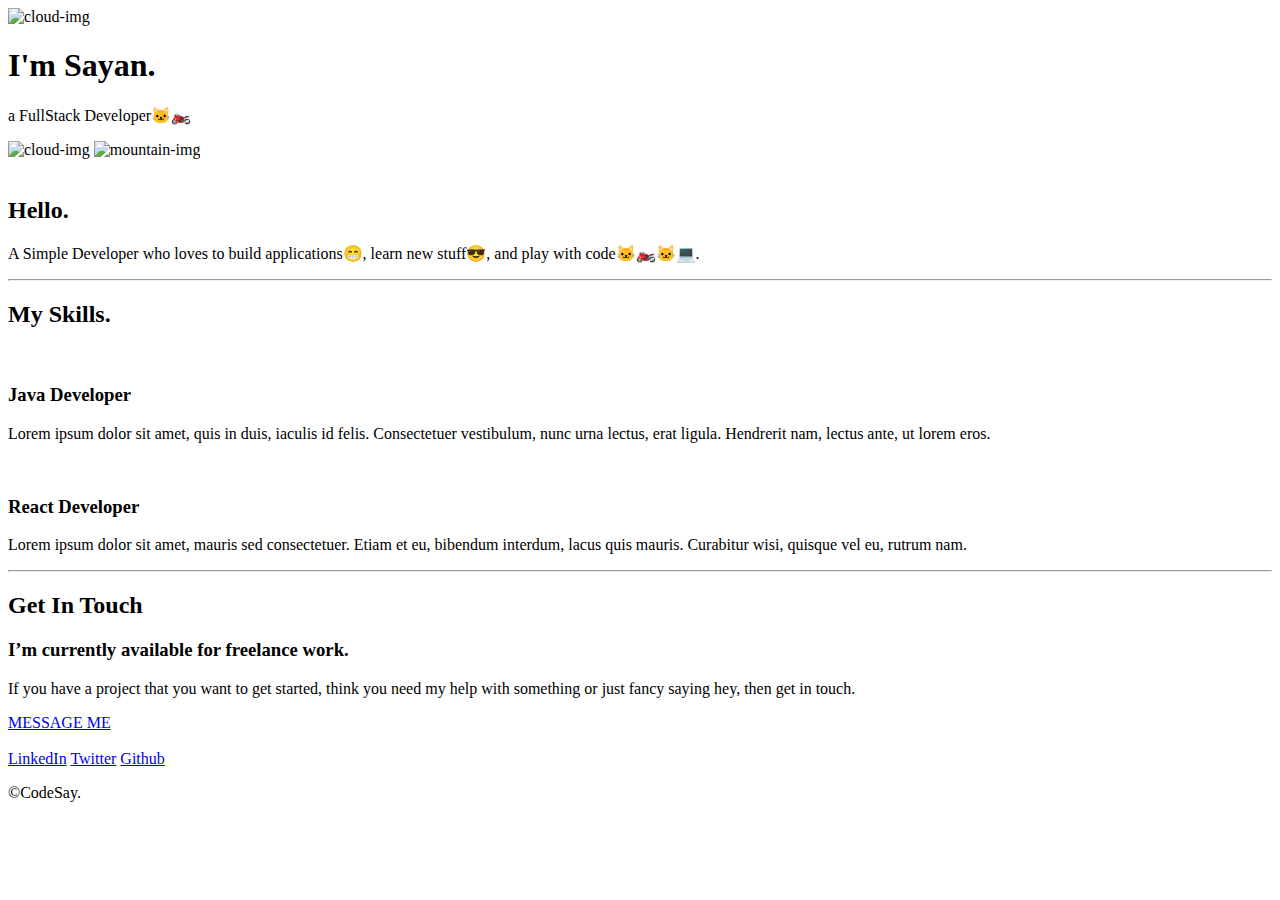
==== index.html @ 0a330933 "Add files via upload" ====
<!DOCTYPE html>
<html>
  <head>
    <meta charset="utf-8" />
    <title>Sayan Mandal</title>
    <link rel="stylesheet" href="css/styles.css" />
    <link rel="icon" href="favicon.ico" />
    <link rel="preconnect" href="https://fonts.googleapis.com" />
    <link rel="preconnect" href="https://fonts.gstatic.com" crossorigin />
    <link
      href="https://fonts.googleapis.com/css2?family=Merriweather&family=Montserrat&family=Sacramento&display=swap"
      rel="stylesheet"
    />
  </head>
  <body>
    <div class="top-container">
      <img class="top-cloud" src="images/cloud.png" alt="cloud-img" />
      <h1>I'm Sayan.</h1>
      <p>a FullStack Developer🐱‍🏍</p>
      <img class="bottom-cloud" src="images/cloud.png" alt="cloud-img" />
      <img src="images/mountain.png" alt="mountain-img" />
    </div>

    <div class="middle-container">
      <div class="profile">
        <img src="images/sayan.png" width="150px" alt="" />
        <h2>Hello.</h2>
        <p>
          A Simple Developer who loves to build applications😁, learn new
          stuff😎, and play with code🐱‍🏍🐱‍💻.
        </p>
      </div>
      <hr />
      <div class="skills">
        <h2>My Skills.</h2>
        <div class="skill-row">
          <img class="code-img" src="images/java.png" alt="" />
          <h3>Java Developer</h3>
          <p>
            Lorem ipsum dolor sit amet, quis in duis, iaculis id felis.
            Consectetuer vestibulum, nunc urna lectus, erat ligula. Hendrerit
            nam, lectus ante, ut lorem eros.
          </p>
        </div>
        <div class="skill-row">
          <img class="chilli-img" src="images/react.png" alt="" />
          <h3>React Developer</h3>
          <p>
            Lorem ipsum dolor sit amet, mauris sed consectetuer. Etiam et eu,
            bibendum interdum, lacus quis mauris. Curabitur wisi, quisque vel
            eu, rutrum nam.
          </p>
        </div>
      </div>
      <hr />
      <div class="contact-me">
        <h2>Get In Touch</h2>
        <h3>I’m currently available for freelance work.</h3>
        <p>
          If you have a project that you want to get started, think you need my
          help with something or just fancy saying hey, then get in touch.
        </p>
        <a class="btn" href="mailto:sayancse@hotmail.com">MESSAGE ME</a>
      </div>
    </div>
    <br />
    <div class="bottom-container">
      <a class="footer-link" href="https://www.linkedin.com/in/sayanmcse/"
        >LinkedIn</a
      >
      <a class="footer-link" href="https://twitter.com/sayan_2sid">Twitter</a>

      <a
        class="footer-link"
        src="images/github.png"
        href="https://github.com/code-say"
        >Github</a
      >
      <p>©CodeSay.</p>
    </div>
  </body>
</html>
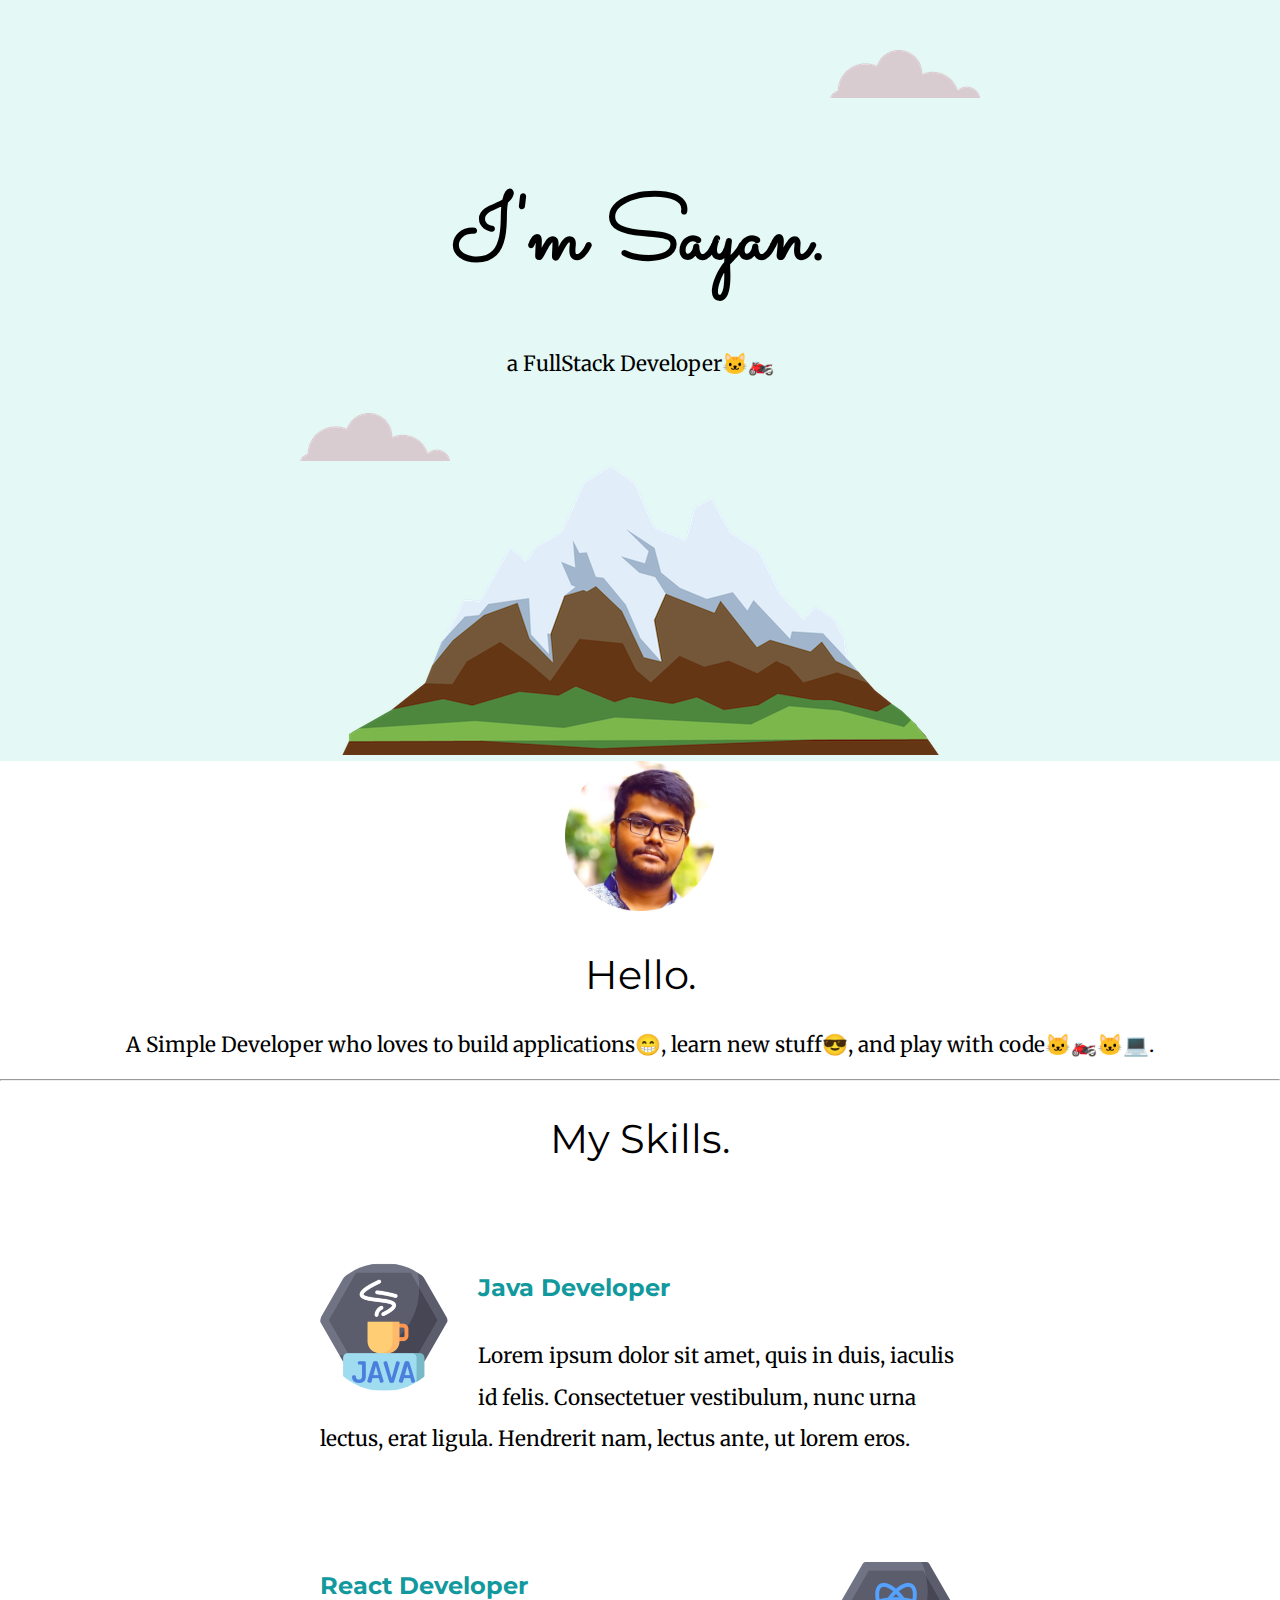
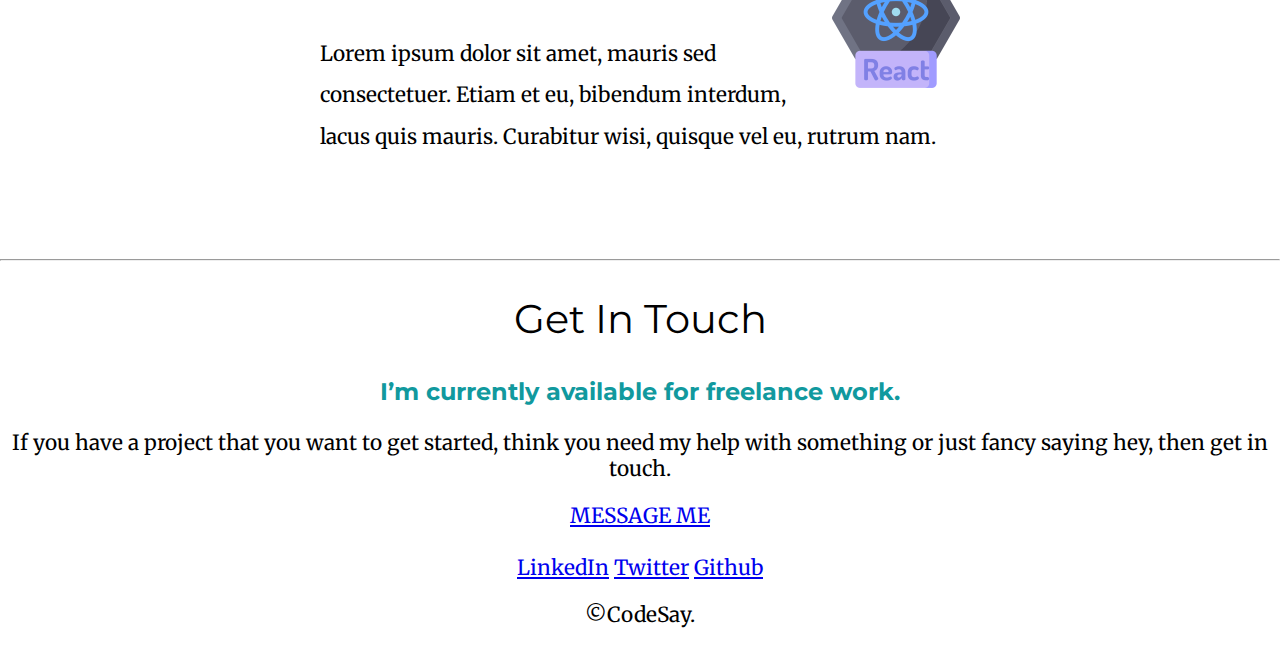
==== commit 609e75c3: "Update index.html" ====
--- a/index.html
+++ b/index.html
@@ -3,7 +3,7 @@
   <head>
     <meta charset="utf-8" />
     <title>Sayan Mandal</title>
-    <link rel="stylesheet" href="css/styles.css" />
+    <link rel="stylesheet" href="styles.css" />
     <link rel="icon" href="favicon.ico" />
     <link rel="preconnect" href="https://fonts.googleapis.com" />
     <link rel="preconnect" href="https://fonts.gstatic.com" crossorigin />
@@ -14,16 +14,16 @@
   </head>
   <body>
     <div class="top-container">
-      <img class="top-cloud" src="images/cloud.png" alt="cloud-img" />
+      <img class="top-cloud" src="cloud.png" alt="cloud-img" />
       <h1>I'm Sayan.</h1>
       <p>a FullStack Developer🐱‍🏍</p>
-      <img class="bottom-cloud" src="images/cloud.png" alt="cloud-img" />
-      <img src="images/mountain.png" alt="mountain-img" />
+      <img class="bottom-cloud" src="cloud.png" alt="cloud-img" />
+      <img src="mountain.png" alt="mountain-img" />
     </div>
 
     <div class="middle-container">
       <div class="profile">
-        <img src="images/sayan.png" width="150px" alt="" />
+        <img src="sayan.png" width="150px" alt="" />
         <h2>Hello.</h2>
         <p>
           A Simple Developer who loves to build applications😁, learn new
@@ -34,7 +34,7 @@
       <div class="skills">
         <h2>My Skills.</h2>
         <div class="skill-row">
-          <img class="code-img" src="images/java.png" alt="" />
+          <img class="code-img" src="java.png" alt="" />
           <h3>Java Developer</h3>
           <p>
             Lorem ipsum dolor sit amet, quis in duis, iaculis id felis.
@@ -43,7 +43,7 @@
           </p>
         </div>
         <div class="skill-row">
-          <img class="chilli-img" src="images/react.png" alt="" />
+          <img class="chilli-img" src="react.png" alt="" />
           <h3>React Developer</h3>
           <p>
             Lorem ipsum dolor sit amet, mauris sed consectetuer. Etiam et eu,
--- a/styles.css
+++ b/styles.css
@@ -0,0 +1,75 @@
+body {
+  margin: 0;
+  text-align: center;
+  font-family: "Merriweather", serif;
+  font-size: 1.3rem;
+}
+
+h1 {
+  line-height: 2;
+  font-size: 5.625rem;
+  margin: 50px auto 0 auto;
+  font-family: "Sacramento", cursive;
+}
+
+h2 {
+  font-family: "Montserrat", sans-serif;
+  font-size: 2.5rem;
+  font-weight: normal;
+}
+
+h3 {
+  color: #11999e;
+  font-family: "Montserrat", sans-serif;
+}
+
+.top-container {
+  background-color: #e4f9f5;
+  position: relative;
+  padding-top: 100px;
+}
+
+.middle-container {
+}
+
+.bottom-container {
+}
+
+.skill-row {
+  width: 50%;
+  margin: 100px auto 100px auto;
+  text-align: left;
+  line-height: 2;
+}
+
+/***
+.top-container {
+  text-decoration: underline;
+}
+
+**/
+
+.bottom-cloud {
+  position: absolute;
+  left: 300px;
+  bottom: 300px;
+}
+
+.top-cloud {
+  position: absolute;
+  right: 300px;
+  top: 50px;
+}
+
+.code-img {
+  width: 20%;
+  border-radius: 50%;
+  float: left;
+  margin-right: 30px;
+}
+
+.chilli-img {
+  width: 20%;
+  float: right;
+  margin-left: 30px;
+}
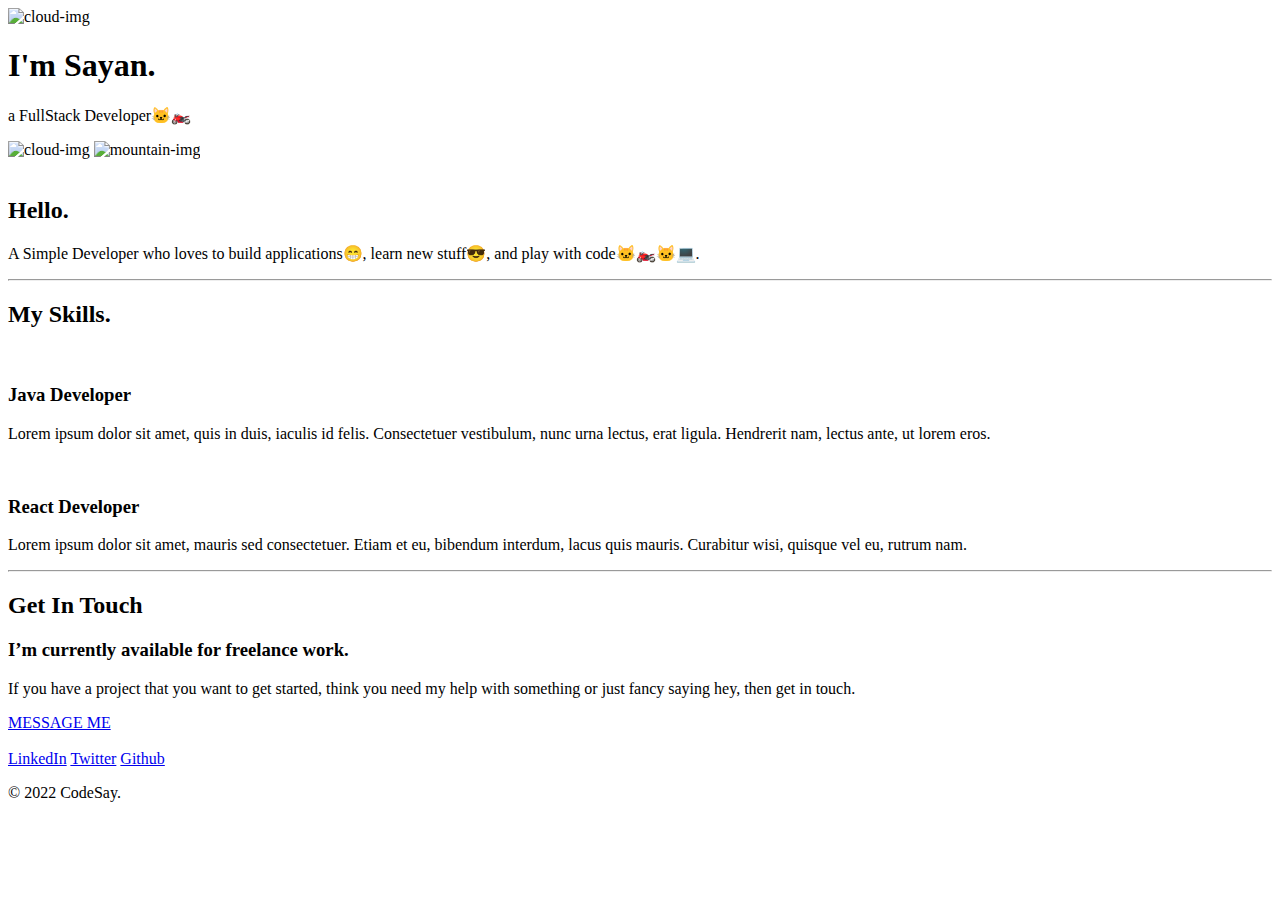
==== commit f3c0ebfc: "Update index.html" ====
--- a/index.html
+++ b/index.html
@@ -3,7 +3,7 @@
   <head>
     <meta charset="utf-8" />
     <title>Sayan Mandal</title>
-    <link rel="stylesheet" href="styles.css" />
+    <link rel="stylesheet" href="css/styles.css" />
     <link rel="icon" href="favicon.ico" />
     <link rel="preconnect" href="https://fonts.googleapis.com" />
     <link rel="preconnect" href="https://fonts.gstatic.com" crossorigin />
@@ -14,18 +14,18 @@
   </head>
   <body>
     <div class="top-container">
-      <img class="top-cloud" src="cloud.png" alt="cloud-img" />
+      <img class="top-cloud" src="images/cloud.png" alt="cloud-img" />
       <h1>I'm Sayan.</h1>
       <p>a FullStack Developer🐱‍🏍</p>
-      <img class="bottom-cloud" src="cloud.png" alt="cloud-img" />
-      <img src="mountain.png" alt="mountain-img" />
+      <img class="bottom-cloud" src="images/cloud.png" alt="cloud-img" />
+      <img src="images/mountain.png" alt="mountain-img" />
     </div>
 
     <div class="middle-container">
       <div class="profile">
-        <img src="sayan.png" width="150px" alt="" />
+        <img src="images/sayan.png" width="150px" alt="" />
         <h2>Hello.</h2>
-        <p>
+        <p class="intro">
           A Simple Developer who loves to build applications😁, learn new
           stuff😎, and play with code🐱‍🏍🐱‍💻.
         </p>
@@ -34,7 +34,7 @@
       <div class="skills">
         <h2>My Skills.</h2>
         <div class="skill-row">
-          <img class="code-img" src="java.png" alt="" />
+          <img class="code-img" src="images/java.png" alt="" />
           <h3>Java Developer</h3>
           <p>
             Lorem ipsum dolor sit amet, quis in duis, iaculis id felis.
@@ -43,7 +43,7 @@
           </p>
         </div>
         <div class="skill-row">
-          <img class="chilli-img" src="react.png" alt="" />
+          <img class="chilli-img" src="images/react.png" alt="" />
           <h3>React Developer</h3>
           <p>
             Lorem ipsum dolor sit amet, mauris sed consectetuer. Etiam et eu,
@@ -56,7 +56,7 @@
       <div class="contact-me">
         <h2>Get In Touch</h2>
         <h3>I’m currently available for freelance work.</h3>
-        <p>
+        <p class="contact-message">
           If you have a project that you want to get started, think you need my
           help with something or just fancy saying hey, then get in touch.
         </p>
@@ -76,7 +76,7 @@
         href="https://github.com/code-say"
         >Github</a
       >
-      <p>©CodeSay.</p>
+      <p class="copyright">© 2022 CodeSay.</p>
     </div>
   </body>
 </html>
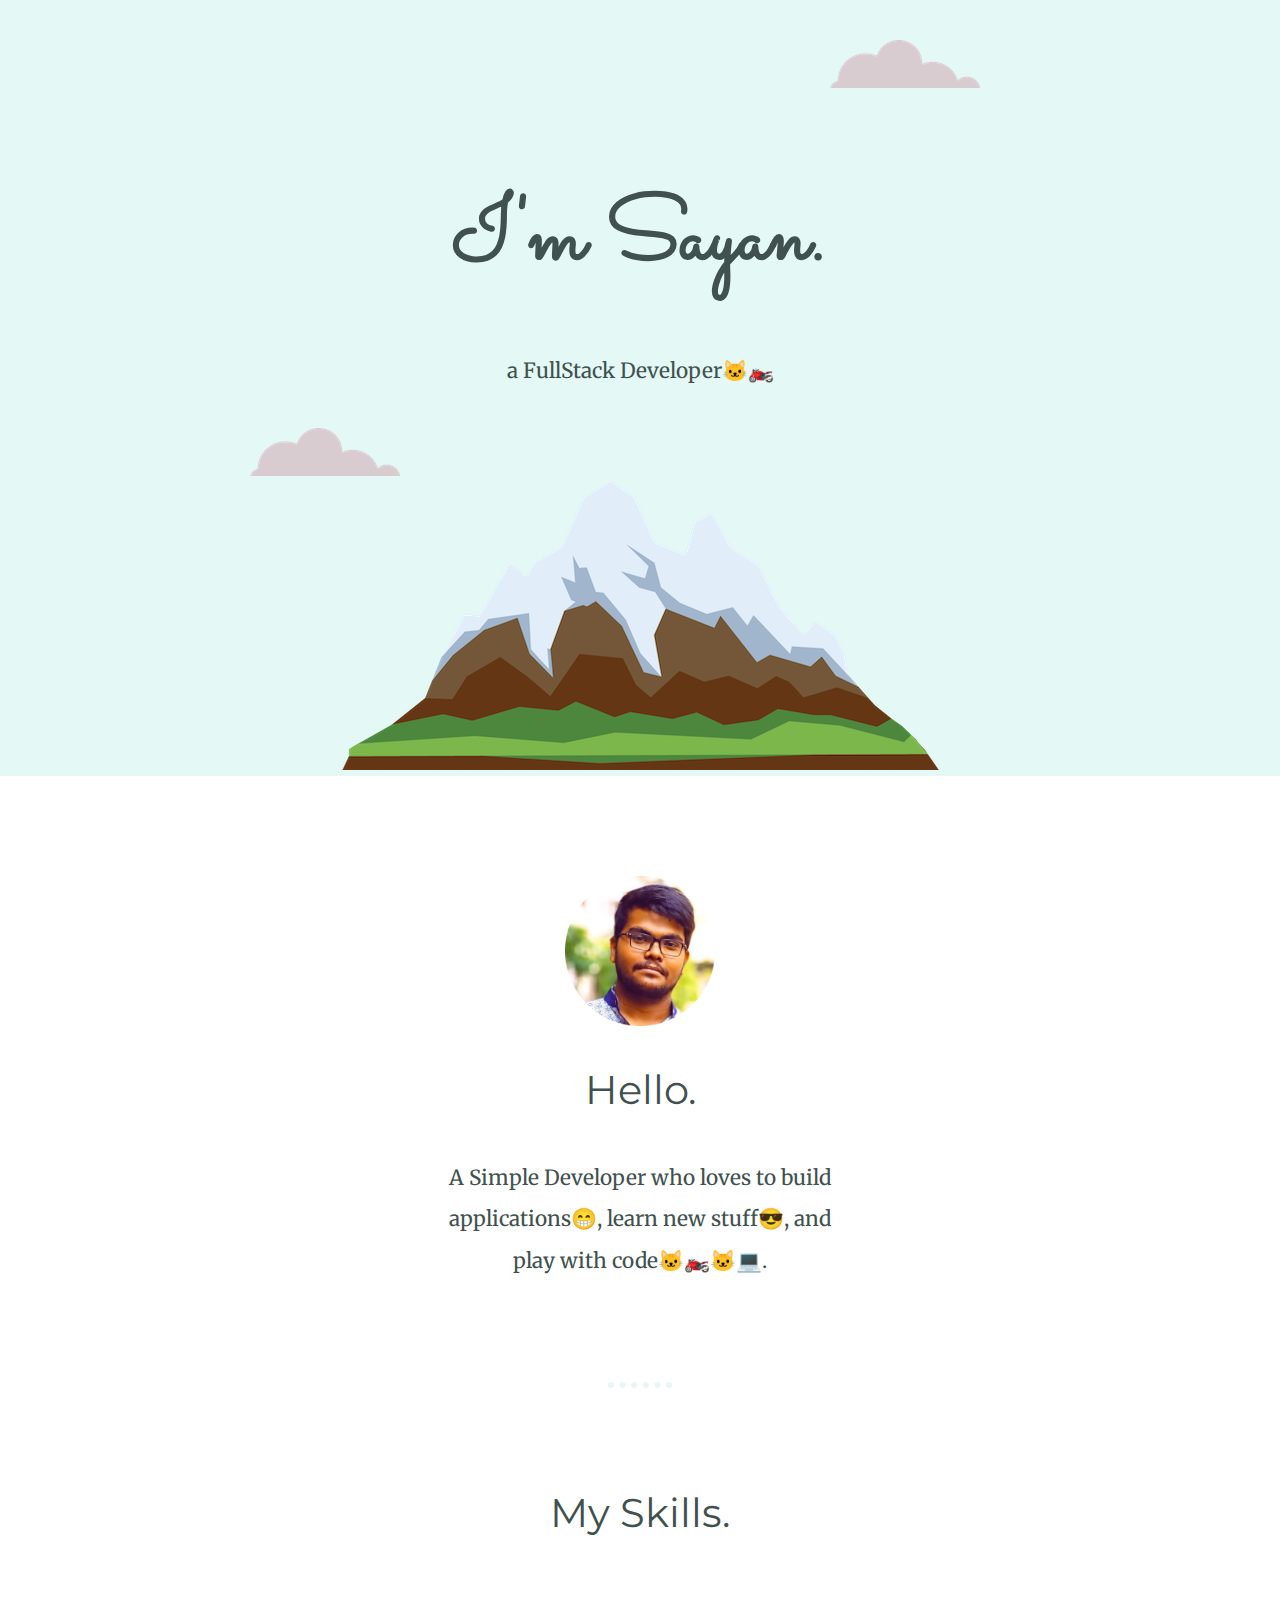
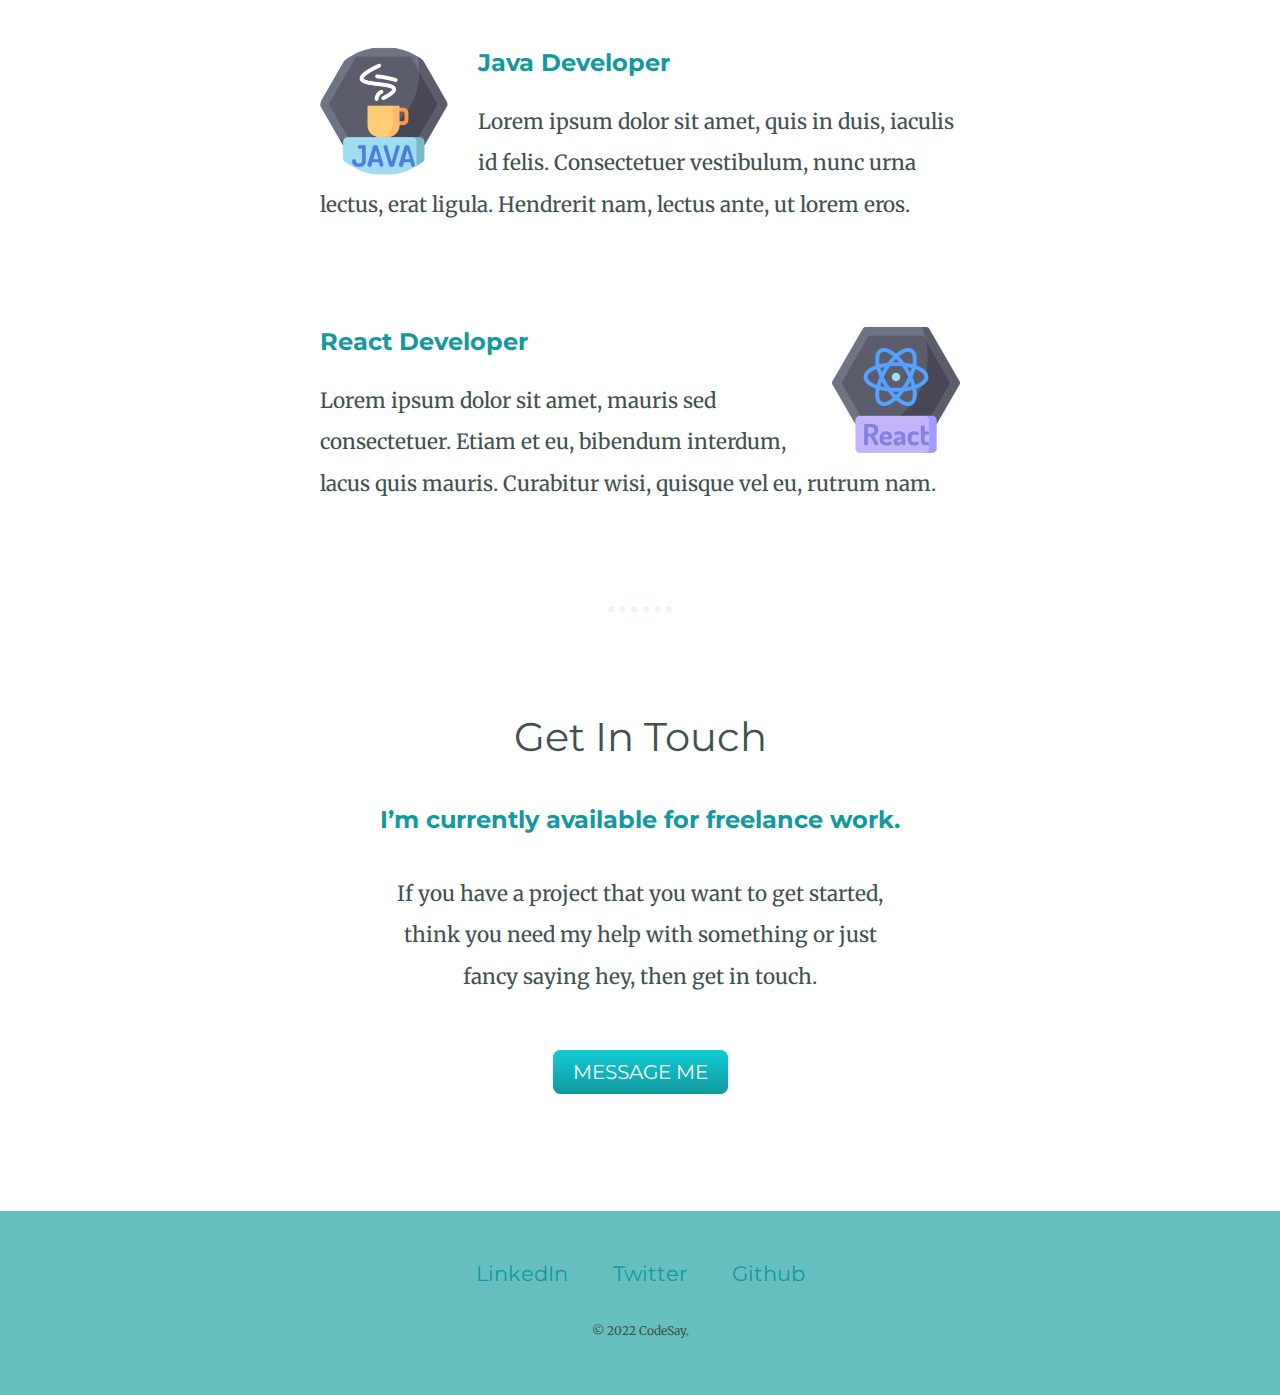
==== commit e0daab0f: "Update index.html" ====
--- a/index.html
+++ b/index.html
@@ -3,7 +3,7 @@
   <head>
     <meta charset="utf-8" />
     <title>Sayan Mandal</title>
-    <link rel="stylesheet" href="css/styles.css" />
+    <link rel="stylesheet" href="styles.css" />
     <link rel="icon" href="favicon.ico" />
     <link rel="preconnect" href="https://fonts.googleapis.com" />
     <link rel="preconnect" href="https://fonts.gstatic.com" crossorigin />
@@ -14,16 +14,16 @@
   </head>
   <body>
     <div class="top-container">
-      <img class="top-cloud" src="images/cloud.png" alt="cloud-img" />
+      <img class="top-cloud" src="cloud.png" alt="cloud-img" />
       <h1>I'm Sayan.</h1>
       <p>a FullStack Developer🐱‍🏍</p>
-      <img class="bottom-cloud" src="images/cloud.png" alt="cloud-img" />
-      <img src="images/mountain.png" alt="mountain-img" />
+      <img class="bottom-cloud" src="cloud.png" alt="cloud-img" />
+      <img src="mountain.png" alt="mountain-img" />
     </div>
 
     <div class="middle-container">
       <div class="profile">
-        <img src="images/sayan.png" width="150px" alt="" />
+        <img src="sayan.png" width="150px" alt="" />
         <h2>Hello.</h2>
         <p class="intro">
           A Simple Developer who loves to build applications😁, learn new
@@ -34,7 +34,7 @@
       <div class="skills">
         <h2>My Skills.</h2>
         <div class="skill-row">
-          <img class="code-img" src="images/java.png" alt="" />
+          <img class="code-img" src="java.png" alt="" />
           <h3>Java Developer</h3>
           <p>
             Lorem ipsum dolor sit amet, quis in duis, iaculis id felis.
@@ -43,7 +43,7 @@
           </p>
         </div>
         <div class="skill-row">
-          <img class="chilli-img" src="images/react.png" alt="" />
+          <img class="chilli-img" src="react.png" alt="" />
           <h3>React Developer</h3>
           <p>
             Lorem ipsum dolor sit amet, mauris sed consectetuer. Etiam et eu,
--- a/styles.css
+++ b/styles.css
@@ -0,0 +1,147 @@
+body {
+  color: #40514e;
+  margin: 0;
+  text-align: center;
+  font-family: "Merriweather", serif;
+  font-size: 1.3rem;
+}
+
+h1 {
+  line-height: 2;
+  font-size: 5.625rem;
+  margin: 50px auto 0 auto;
+  font-family: "Sacramento", cursive;
+}
+
+h2 {
+  font-family: "Montserrat", sans-serif;
+  font-size: 2.5rem;
+  font-weight: normal;
+  padding-bottom: 10px;
+}
+
+h3 {
+  color: #11999e;
+  font-family: "Montserrat", sans-serif;
+}
+
+p {
+  line-height: 2;
+}
+
+hr {
+  border: dotted #eaf6f6 6px;
+  border-bottom: none;
+  width: 4%;
+  margin: 100px auto;
+}
+
+a {
+  color: #11999e;
+  font-family: "Montserrat", sans-serif;
+  margin: 10px 20px;
+  text-decoration: none;
+}
+
+a:hover {
+  color: #eaf6f6;
+}
+
+.top-container {
+  background-color: #e4f9f5;
+  position: relative;
+  padding-top: 100px;
+}
+
+.middle-container {
+  margin: 100px 0;
+}
+
+.bottom-container {
+  background-color: #66bfbf;
+  padding: 50px 0 20px;
+}
+
+.skill-row {
+  width: 50%;
+  margin: 100px auto 100px auto;
+  text-align: left;
+}
+
+.pro {
+  text-decoration: underline;
+}
+
+.intro {
+  width: 30%;
+  margin: auto;
+}
+
+.contact-message {
+  width: 40%;
+  margin: 40px auto 60px;
+}
+
+.copyright {
+  -ms-text-combine-horizontal: #eaf6f6;
+  font-size: 0.75rem;
+  padding: 20px 0;
+}
+/***
+.top-container {
+  text-decoration: underline;
+}
+
+**/
+
+.bottom-cloud {
+  position: absolute;
+  left: 250px;
+  bottom: 300px;
+}
+
+.top-cloud {
+  position: absolute;
+  right: 300px;
+  top: 40px;
+}
+
+.code-img {
+  width: 20%;
+  border-radius: 50%;
+  float: left;
+  margin-right: 30px;
+}
+
+.chilli-img {
+  width: 20%;
+  float: right;
+  margin-left: 30px;
+}
+
+.btn {
+  background: #11cdd4;
+  background-image: -webkit-linear-gradient(top, #11cdd4, #11999e);
+  background-image: -moz-linear-gradient(top, #11cdd4, #11999e);
+  background-image: -ms-linear-gradient(top, #11cdd4, #11999e);
+  background-image: -o-linear-gradient(top, #11cdd4, #11999e);
+  background-image: linear-gradient(to bottom, #11cdd4, #11999e);
+  -webkit-border-radius: 8;
+  -moz-border-radius: 8;
+  border-radius: 8px;
+  font-family: "Montserrat", sans-serif;
+  color: #ffffff;
+  font-size: 20px;
+  padding: 10px 20px 10px 20px;
+  text-decoration: none;
+}
+
+.btn:hover {
+  background: #30e3cb;
+  background-image: -webkit-linear-gradient(top, #30e3cb, #2bc4ad);
+  background-image: -moz-linear-gradient(top, #30e3cb, #2bc4ad);
+  background-image: -ms-linear-gradient(top, #30e3cb, #2bc4ad);
+  background-image: -o-linear-gradient(top, #30e3cb, #2bc4ad);
+  background-image: linear-gradient(to bottom, #30e3cb, #2bc4ad);
+  text-decoration: none;
+}
